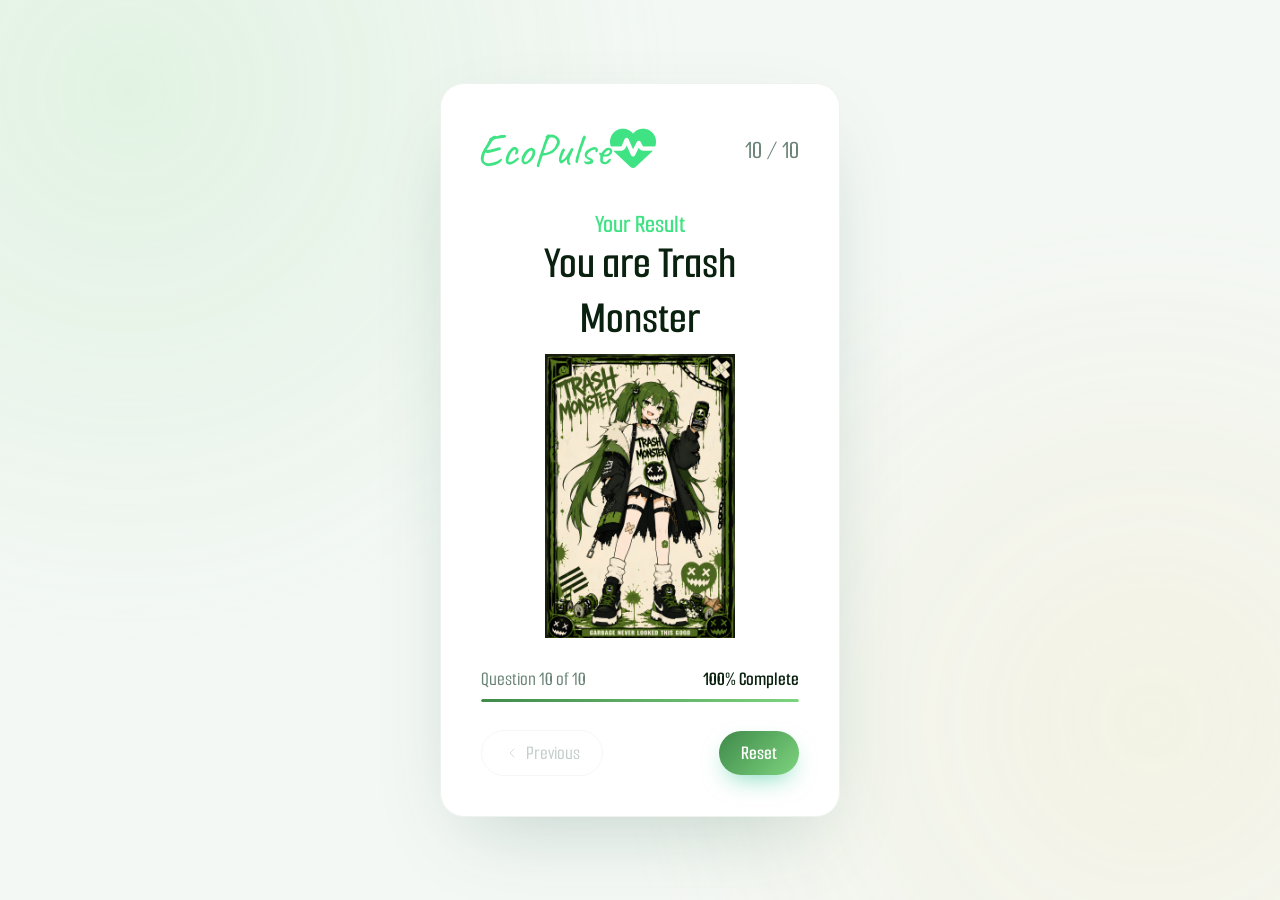
==== result.html @ ff56b3e2 "Add files via upload" ====
<!DOCTYPE html>
<html lang="en">
<head>
    <meta name="viewport" content="width=device-width,initial-scale=1.0" />
    <title>EcoPulse-Result</title>
    <link rel="stylesheet" href="Reset.css">
    <link rel="stylesheet" href="main-3.css"/>
    <link rel="preconnect" href="https://fonts.googleapis.com">
    <link rel="preconnect" href="https://fonts.gstatic.com" crossorigin>
    <link href="https://fonts.googleapis.com/css2?family=Archivo+Black&family=Caveat:wght@400..700&family=Smooch+Sans:wght@100..900&display=swap" rel="stylesheet">
    <link rel="stylesheet" href="https://cdnjs.cloudflare.com/ajax/libs/font-awesome/6.5.1/css/all.min.css">
    <link rel="stylesheet" href="https://cdnjs.cloudflare.com/ajax/libs/animate.css/4.1.1/animate.min.css">
</head>
<body class="smooch-text">

    <section>
    <main class="wrap">
        <section class="card" aria-label="EcoPulse quiz">
            
            <div class="header">
                <div class="brand">
                    <div class="brand-text logo-H caveat-text" style="margin-left:-4px;">
                        <span>EcoPulse<i class="fa-solid fa-heart-pulse icon-Logo "></i></span>
                    </div>
                </div>
                <span class="top-count" id="topCount">10 / 10</span>
            </div>

            <span class="q-label Avata-text-p" style="text-align:center; margin-bottom: -4px;">Your Result</span>
            
            <h1 style="text-align:center;  margin-bottom: 8px;" class="q-text Avata-text-p" id="resultCharacterName">Loading...</h1>

            <div style="display:block; margin:auto; margin-bottom: 24px;" class="Avata-player">
                <img  class="Avata-photo" id="resultCharacterImg" src="image/demo A.png" alt="Eco Avatar">
            </div>

            <div class="progress">
                <div class="progress-meta">
                    <span class="left">Question <span class="qn">10</span> of 10</span>
                    <span class="right">100% Complete</span>
                </div>
                <div class="progress-track">
                    <div class="progress-fill" id="progFill" style="width:100%"></div>
                </div>
            </div>

            <div class="nav">
                <button class="btn btn-outline" id="prevBtn" disabled>
                    <svg viewBox="0 0 24 24" fill="none" stroke="currentColor" stroke-linecap="round" stroke-linejoin="round"><path d="m15 18-6-6 6-6"/></svg>
                    Previous
                </button>
                <button class="btn btn-primary" id="nextBtn">
                  <a style="color: white; text-decoration:none;" href="Web-choice.html">Reset</a>  
                </button>
            </div>
        </section>
    </main>
    </section>

    <script>
        // รันทำงานทันทีเมื่อหน้าเว็บแสดงผลลัพธ์โหลดขึ้นมา
        window.addEventListener('DOMContentLoaded', () => {
            // 1. ดึงคะแนนสะสมที่หน้าแรกบันทึกฝากไว้ (ถ้าหาไม่เจอให้ค่าเริ่มต้นเป็น 0)
            const finalScore = parseInt(localStorage.getItem('ecoPulseScore')) || 0;
            
            // นำ element scoreDisplay ออกเพราะไม่ต้องเอาคะแนนไปป้อนค่าแล้ว
            const characterNameText = document.getElementById('resultCharacterName');
            const characterImg = document.getElementById('resultCharacterImg');

            // 2. ตรวจสอบเงื่อนไขการรับตัวละครตามเกณฑ์ระดับคะแนน (คำนวณเบื้องหลังเหมือนเดิม แต่ไม่แสดงเลขคะแนน)
            if (finalScore <= 6) {
                // เกณฑ์ต่ำ: 0 - 6 คะแนน
                characterNameText.textContent = "You are Trash Monster";
                characterImg.src = "image/Trash Monster AI.png"; 
            } 
            else if (finalScore <= 14) {
                // เกณฑ์กลาง: 7 - 14 คะแนน
                characterNameText.textContent = "You are Eco Rookie";
                characterImg.src = "image/Eco Rookie AI.png"; 
            } 
            else {
                // เกณฑ์สูง: 15 - 20 คะแนน
                characterNameText.textContent = "You are Planet Savior";
                characterImg.src = "image/Planet Savior AI.png"; 
            }
        });
    </script>
</body>
</html>
---- main-3.css ----
/* ======================
   ตั้งค่าฟอนต์และพื้นฐานเริ่มต้น
   ====================== */
body {
  font-family: monospace;
}

.montserrat {
  font-family: "Montserrat", sans-serif;
  font-optical-sizing: auto;
  font-weight: weight;
  font-style: normal;
}

.caveat-text {
  font-family: "Caveat", monospace;
  font-optical-sizing: auto;
  font-weight: 400;
  font-style: normal;
}

.smooch-text {
  font-family: "Smooch Sans", monospace;
  font-optical-sizing: auto;
  font-weight: 400; 
  font-style: normal;
}

.archivo-black-regular {
  font-family: "Archivo Black", monospace;
  font-optical-sizing: auto;
  font-weight: 400;
  font-style: normal;
}

/* ===================
   (ระบบแอนิเมชันทั้งหมด)
   =================== */

@keyframes menuEntrance {
  from {
    opacity: 0;
    transform: translateY(-50px);
  }
  to {
    opacity: 1;
    transform: translateY(0);
  }
}

@keyframes overlayFadeIn {
  from { opacity: 0; }
  to { opacity: 1; }
}

@keyframes zoomAndFade {
  from {
    opacity: 1;
    transform: scale(1.1);
  }
  to {
    opacity: 1;
    transform: scale(1);
  }
}

.logo-H {
  font-size: 51px;
  color: #40e384; 
  margin-left: 45px; 
}

.logo-Q {
  font-size: 100px;
  color: #40e384;
  margin-top: 24px;
  margin-bottom: 20px;  
}

:root {
  --bg: #f4f8f5;               /* สีพื้นหลังของทั้งหน้าเว็บ */
  --card: #ffffff;             /* สีพื้นหลังของกล่องควิซ (สีขาว) */
  --fg: #0A210F;               /* สีตัวอักษรหลัก (เขียวเข้มมาก) */
  --muted: #6b8478;            /* สีตัวอักษรแบบจาง/คำอธิบาย */
  --border: #e3ebe5;           /* สีเส้นขอบปกติ */
  --primary: #10b981;          /* สีเขียวหลักประจำธีม */
  --secondary: #f1f6f2;        /* สีพื้นหลังปุ่มเวลาเอาเมาส์ไปชี้ */
  --grad-from: #3f8a4a;        /* สีเริ่มต้นของการไล่เฉด (สีฟ้าสว่าง) */
  --grad-to: #7dd47e;          /* สีปลายทางของการไล่เฉด (สีเขียว) */
  
  /* ค่าเงาต่างๆ (Shadow) เพื่อความสมจริงและมีมิติ */
  --shadow-card: 0 30px 80px -30px rgba(16,80,55,.25);
  --shadow-btn: 0 10px 24px -8px rgba(16,185,129,.55);
  --shadow-btn-hover: 0 14px 28px -8px rgba(16,185,129,.7);
  --shadow-option: 0 10px 30px -10px rgba(16,185,129,.4);
}

/* ล้างค่าเริ่มต้นของเบราว์เซอร์ */
* {
  box-sizing: border-box;
  margin: 0;
  padding: 0;
}

html, body {
  height: 100%;
}

/* ตั้งค่าพื้นหลังเว็บบนสุด และจัดโครงสร้างการวางให้อยู่กึ่งกลางหน้าจอพอดี */
body {
  font-family:monospace;
  background: var(--bg);
  color: var(--fg);
  min-height: 100vh;
  display: flex;
  align-items: center;
  justify-content: center;
  padding: 40px 16px;
  position: relative;
  overflow: hidden;
}

/* วาดวงกลมสะท้อนแสงเบลอๆ (Blur Gradient Glow) บนพื้นหลังหลังกล่องการ์ด */
body::before {
  content: "";
  position: fixed; inset: 0; z-index: -1; opacity: 0.6; pointer-events: none;
  background-image:
    radial-gradient(circle at 10% 10%, rgba(125,212,126,.25), transparent 40%),
    radial-gradient(circle at 90% 80%, rgba(240,215,140,.25), transparent 40%);
}

/* ควบคุมความกว้างสูงสุดของกล่องควิซไม่ให้เกิน 640px */
.wrap {
  max-width: 100%;
  max-width: 640px;
}

/* ตกแต่งกล่องหน้าต่างควิซให้โค้งมนและมีเงาฟุ้งๆ ออกมา */
.card {
  background: var(--card);
  border: 1px solid rgba(227,235,229,.6);
  border-radius: 24px;
  padding: 40px;
  box-shadow: var(--shadow-card);
}

.Avata-player { 
margin:auto;
max-width: 55%;
display: flex;
justify-content: center;
align-items: center;
}

.Avata-text-p {
margin:auto;
display: flex;
justify-content: center;
align-items: center; 
}

/* --- ส่วนหัวข้อเว็บไซต์ (Header Style) --- */
.header {
  display: flex;
  align-items: center;
  justify-content: space-between;
  margin-bottom: 32px;
}

.brand {
  display: flex;
  align-items: center;
  gap: 10px;
}

.brand-text {
  display: flex;
  flex-direction: column;
  line-height: 1.15;
}

.brand-sub {
  font-size: 11px;
  color: var(--muted);
  display: flex;
  align-items: center;
  gap: 4px;
  margin-top: 2px;
}

.top-count {
  font-size: 20px;
  font-weight: 500;
  color: var(--muted);
  font-variant-numeric: tabular-nums;
}

/* --- ส่วนเนื้อหาคำถาม (Question Style) --- */
.q-label {
  font-size: 24px;
  font-weight: 600;
  color: #40e384;
  margin-bottom: 12px;
}

.q-text {
  font-size: 48px;
  font-weight: 600;
  margin-bottom: 28px;
}

/* --- ส่วนปุ่มช้อยส์เลือกตอบ (Options สไตล์ตามรูปภาพตัวอย่าง) --- */
.options {
  display: flex;
  flex-direction: column;
  gap: 12px;
  margin-bottom: 36px;
}

/* กล่องปุ่มช้อยส์ตอนปกติ */
.option {
  display: flex;
  align-items: center;
  gap: 16px;
  width: 100%;
  padding: 16px 20px;
  border-radius: 14px;
  border: 1.5px solid var(--border);
  background: var(--card);
  color: var(--fg);
  text-align: left;
  cursor: pointer;
  font-family: inherit;
  transition: all .35s cubic-bezier(.4, 0, .2, 1); /* แอนิเมชันตอนเปลี่ยนสีให้ดูนุ่มนวล */
}

/* กล่องสีเหลี่ยมตัวอักษรนำหน้า A, B, C ด้านซ้ายมือ */
.option-letter {
  flex-shrink: 0;
  width: 36px;
  height: 36px;
  border-radius: 10px;
  background: #ecf5ef;
  color: #3d6b54;
  display: inline-flex;
  align-items: center;
  justify-content: center;
  font-weight: 600;
  font-size: 15px;
  transition: all .35s ease;
}

.option-text {
  font-size: 28px;
  font-weight: 500;
  line-height: 1.4;
}

/* [เอฟเฟกต์เด่นจากรูป]: ตอนชี้เมาส์ (Hover) หรือกดเลือก (.active) ช้อยส์จะเปลี่ยนเป็นสีไล่เฉดสว่างทันที */
.option:hover, .option.active {
  border-color: transparent;
  background-image: linear-gradient(135deg, var(--grad-from), var(--grad-to));
  color: #fff;
  transform: translateY(-2px); /* ลอยขึ้นมาเล็กน้อย */
  box-shadow: var(--shadow-option);
}

/* ตัวอักษรนำหน้า A, B, C เปลี่ยนเป็นพื้นโปร่งแสงสีขาวตอนถูกเลือก */
.option:hover .option-letter, .option.active .option-letter {
  background: rgba(255, 255, 255, .22);
  color: #fff;
}

/* --- ส่วนแถบความคืบหน้า (Progress Bar Style) --- */
.progress {
  margin-bottom: 28px;
}

.progress-meta {
  display: flex;
  justify-content: space-between;
  align-items: center;
  margin-bottom: 8px;
}

.progress-meta .left {
  font-size: 24px;
  font-weight: 500;
  color: var(--muted);
}

.progress-meta .right {
  font-size: 24px;
  font-weight: 600;
  color: var(--fg);
  font-variant-numeric: tabular-nums;
}

/* ร่องพื้นหลังสีเทาของหลอด Progress */
.progress-track {
  height: 3px;
  width: 100%;
  background: #eaf1ec;
  border-radius: 999px;
  overflow: hidden;
}

.progress-fill {
  height: 100%;
  border-radius: 999px;
  background: linear-gradient(135deg, var(--grad-from), var(--grad-to));
  transition: width .5s ease-out; /* ควบคุมแอนิเมชันตอนหลอดสีเขียววิ่งขยายตัว */
}

.nav {
  display: flex;
  justify-content: space-between;
  align-items: center;
  gap: 12px;
}

/* สไตล์พื้นฐานของปุ่มกดทั้งคู่ */
.btn {
  display: inline-flex;
  align-items: center;
  gap: 6px;
  padding: 10px 22px;
  border-radius: 999px;
  font-family: inherit;
  font-size: 20px;
  font-weight: 600;
  cursor: pointer;
  border: none;
  transition: all .25s ease;
}

/* ปุ่ม Previous (ย้อนกลับ) */
.btn-outline {
  background: var(--card);
  color: var(--muted);
  border: 1px solid var(--border);
  font-weight: 500;
}

.btn-outline:hover:not(:disabled) {
  background: var(--secondary);
  color: var(--fg);
}

.btn-outline:disabled {
  opacity: .4;
  cursor: not-allowed;
}

/* ปุ่ม Next (ถัดไป) ที่เด่นชัดเป็นสี Gradient */
.btn-primary {
  background: linear-gradient(135deg, var(--grad-from), var(--grad-to));
  color: #fff;
  box-shadow: var(--shadow-btn);
}

.btn-primary:hover {
  transform: translateY(-2px);
  box-shadow: var(--shadow-btn-hover);
}

.btn svg {
  width: 16px;
  height: 16px;
}

/* ฟุตโน้ตท้ายกล่องควิซ */
.footnote {
  text-align: center;
  font-size: 12px;
  color: var(--muted);
  margin-top: 20px;
}

.icon { width: 20px; height: 20px; stroke-width: 2.4; }
.icon-sm { width: 12px; height: 12px; stroke-width: 2.2; }


/* =================💻 ฝั่งคอมพิวเตอร์ (9 ขนาด) ================= */
@media (min-width: 2561px) and (max-width: 3840px) {

  .btn{padding: 25px 30px; border-radius: 50px;}

  .logo-H {
  font-size: 108px;
  margin-left: 45px; 
}

.card {
max-width: 100%;
min-height: auto;
border-radius: 36px;
}

.wrap {
  margin: auto;
  max-width: 1400px;
  width: 100%;
}

.q-label {
  font-size: 80px;
  font-weight: 600;
  margin-bottom: 12px;
}

.q-text {
  font-size: 100px;
  font-weight: 600;
  margin-bottom: 28px;
}

.btn {
  font-size: 60px;
}

.option-letter {
  font-size: 80px;
}

.option-text {
  font-size: 80px;
  font-weight: 500;
  line-height: 1.4;
}

.Avata-player { 
margin:auto;
max-width: 60%;
display: flex;
justify-content: center;
align-items: center;
}

.Avata-photo {
margin-bottom: 12px;
}

.progress-meta .left {
  font-size: 60px;
}

.progress-meta .right {
  font-size: 60px;
}

.top-count {
font-size: 80px;

}

}

@media (min-width: 1921px) and (max-width: 2560px) {
  
  .logo-H {
  font-size: 80px;
  margin-left: 45px; 
}

.card {
max-width: 100%;
min-height: auto;
}

.wrap {
  margin: auto;
  max-width: 1000px;
  width: 100%;
}

.q-label {
  font-size: 46px;
  font-weight: 600;
  margin-bottom: 12px;
}

.q-text {
  font-size: 65px;
  font-weight: 600;
  margin-bottom: 28px;
}

.btn {
  font-size: 36px;
}

.option-letter {
  font-size: 36px;
}

.option-text {
  font-size: 36px;
  font-weight: 500;
  line-height: 1.4;
}

.Avata-player { 
margin:auto;
max-width: 60%;
display: flex;
justify-content: center;
align-items: center;
}

.Avata-photo {
margin-bottom: 0px;
}

.progress-meta .left {
  font-size: 36px;
}

.progress-meta .right {
  font-size: 36px;
}

.top-count {
font-size: 36px;

}

}

@media (max-width: 1600px){}

@media (max-width: 1536px){.wrap {
  margin: auto;
  max-width: 600px;
  width: 100%;
}}

@media (max-width: 1440px) {}

@media (max-width: 1366px){
  .logo-H {
  font-size: 46px;
  margin-left: 45px; 
}

.card {
max-width: 100%;
min-height: auto;
}

.wrap {
  margin: auto;
  max-width: 400px;
  width: 100%;
}

.q-label {
  font-size: 26px;
  font-weight: 600;
  margin-bottom: 12px;
}

.q-text {
  font-size: 46px;
  font-weight: 600;
  margin-bottom: 28px;
}

.btn {
  font-size: 20px;
}

.option-letter {
  font-size: 18px;
}

.option-text {
  font-size: 18px;
  font-weight: 500;
  line-height: 1.4;
}

.Avata-player { 
margin:auto;
max-width: 60%;
display: flex;
justify-content: center;
align-items: center;
}

.Avata-photo {
margin-bottom: 0px;
}

.progress-meta .left {
  font-size: 20px;
}

.progress-meta .right {
  font-size: 20px;
}

.top-count {
font-size: 26px;

}

}

@media (max-width: 1280px) {

.logo-H {
  font-size: 46px;
  margin-left: 45px; 
}

.card {
max-width: 100%;
min-height: auto;
}

.wrap {
  margin: auto;
  max-width: 400px;
  width: 100%;
}

.q-label {
  font-size: 26px;
  font-weight: 600;
  margin-bottom: 12px;
}

.q-text {
  font-size: 46px;
  font-weight: 600;
  margin-bottom: 28px;
}

.btn {
  font-size: 20px;
}

.option-letter {
  font-size: 18px;
}

.option-text {
  font-size: 18px;
  font-weight: 500;
  line-height: 1.4;
}

.Avata-player { 
margin:auto;
max-width: 60%;
display: flex;
justify-content: center;
align-items: center;
}

.Avata-photo {
margin-bottom: 0px;
}

.progress-meta .left {
  font-size: 20px;
}

.progress-meta .right {
  font-size: 20px;
}

.top-count {
font-size: 26px;

}

}

/* =================📑 ฝั่งแท็บเล็ต (10 ขนาด) ================= */
@media (max-width: 1200px) {
.logo-H {
  font-size: 56px;
  margin-left: 45px; 
}

.card {
max-width: 100%;
min-height: auto;
}

.wrap {
  margin: auto;
  max-width: 900px;
  width: 100%;
}

.q-label {
  font-size: 36px;
  font-weight: 600;
  margin-bottom: 12px;
}

.q-text {
  font-size: 56px;
  font-weight: 600;
  margin-bottom: 28px;
}

.btn {
  font-size: 32px;
}

.option-letter {
  font-size: 26px;
}

.option-text {
  font-size: 26px;
  font-weight: 500;
  line-height: 1.4;
}

.Avata-player { 
margin:auto;
max-width: 50%;
display: flex;
justify-content: center;
align-items: center;
}

.Avata-photo {
margin-bottom: 24px;
}

.progress-meta .left {
  font-size: 36px;
}

.progress-meta .right {
  font-size: 36px;
}

.top-count {
font-size: 26px;

}

}

@media (max-width: 992px) {
.logo-H {
  font-size: 56px;
  color: #40e384; 
  margin-left: 45px; 
}

.card {
max-width: 100%;
min-height: auto;
}

.wrap {
  margin: auto;
  max-width: 800px;
  width: 100%;
}

.q-label {
  font-size: 48px;
  font-weight: 600;
  color: #40e384;
  margin-bottom: 12px;
}

.q-text {
  font-size: 64px;
  font-weight: 600;
  margin-bottom: 28px;
}

.top-count {
  font-size: 32px;
}

.btn {
  font-size: 32px;
}

.option-letter {
  font-size: 36px;
}

.option-text {
  font-size: 30px;
  font-weight: 500;
  line-height: 1.4;
}

.Avata-player { 
margin:auto;
max-width: 50%;
display: flex;
justify-content: center;
align-items: center;
}

.Avata-photo {
margin-bottom: 24px;
}

.progress-meta .left {
  font-size: 36px;
}

.progress-meta .right {
  font-size: 36px;
}

}

@media (max-width: 834px) {.logo-H {
  font-size: 56px;
  color: #40e384; 
  margin-left: 45px; 
}

.card {
max-width: 100%;
min-height: auto;
}

.wrap {
  margin: auto;
  max-width: 700px;
  width: 100%;
}

.q-label {
  font-size: 48px;
  font-weight: 600;
  color: #40e384;
  margin-bottom: 12px;
}

.q-text {
  font-size: 64px;
  font-weight: 600;
  margin-bottom: 28px;
}

.top-count {
  font-size: 32px;
}

.btn {
  font-size: 32px;
}

.option-letter {
  font-size: 36px;
}

.option-text {
  font-size: 30px;
  font-weight: 500;
  line-height: 1.4;
}

.Avata-player { 
margin:auto;
max-width: 50%;
display: flex;
justify-content: center;
align-items: center;
}

.Avata-photo {
margin-bottom: 24px;
}

.progress-meta .left {
  font-size: 36px;
}

.progress-meta .right {
  font-size: 36px;
}

}

@media (max-width: 768px) {

.logo-H {
  font-size: 56px;
  color: #40e384; 
  margin-left: 45px; 
}

.card {
max-width: 100%;
min-height: auto;
}

.wrap {
  margin: auto;
  max-width: 650px;
  width: 100%;
}

.q-label {
  font-size: 48px;
  font-weight: 600;
  color: #40e384;
  margin-bottom: 12px;
}

.q-text {
  font-size: 64px;
  font-weight: 600;
  margin-bottom: 28px;
}

.top-count {
  font-size: 32px;
}

.btn {
  font-size: 26px;
}

.option-letter {
  font-size: 36px;
}

.option-text {
  font-size: 30px;
  font-weight: 500;
  line-height: 1.4;
}

.Avata-player { 
margin:auto;
max-width: 50%;
display: flex;
justify-content: center;
align-items: center;
}

.Avata-photo {
margin-bottom: 24px;
}

.progress-meta .left {
  font-size: 26px;
}

.progress-meta .right {
  font-size: 26px;
}  
 
}

@media (max-width: 600px) {.logo-H {
  font-size: 56px;
  color: #40e384; 
  margin-left: 45px; 
}

.card {
max-width: 100%;
min-height: auto;
}

.wrap {
  margin: auto;
  max-width: 550px;
  width: 100%;
}

.q-label {
  font-size: 48px;
  font-weight: 600;
  color: #40e384;
  margin-bottom: 12px;
}

.q-text {
  font-size: 64px;
  font-weight: 600;
  margin-bottom: 28px;
}

.top-count {
  font-size: 32px;
}

.btn {
  font-size: 32px;
}

.option-letter {
  font-size: 36px;
}

.option-text {
  font-size: 30px;
  font-weight: 500;
  line-height: 1.4;
}

.Avata-player { 
margin:auto;
max-width: 50%;
display: flex;
justify-content: center;
align-items: center;
}

.Avata-photo {
margin-bottom: 24px;
}

.progress-meta .left {
  font-size: 36px;
}

.progress-meta .right {
  font-size: 36px;
}

}


/* =================📱 ฝั่งมือถือ (6 ขนาด) ================= */
@media (max-width: 576px) {
 
.logo-H {
  font-size: 40px;
  color: #40e384; 
  margin-left: 45px; 
}

.card {
max-width: 100%;
min-height: auto;
}

.wrap {
  margin: auto;
  max-width: 100%;
  min-width: 535px;
  width: 100%;
}

.q-label {
  font-size: 28px;
  font-weight: 600;
  color: #40e384;
  margin-bottom: 12px;
}

.q-text {
  font-size: 36px;
  font-weight: 600;
  margin-bottom: 28px;
}

.btn {
  font-size: 22px;
}

.option-letter {
  font-size: 18px;
}

.option-text {
  font-size: 18px;
  font-weight: 500;
  line-height: 1.4;
}

.progress-meta .left {
  font-size: 18px;
}

.progress-meta .right {
  font-size: 18px;
}

.top-count {
  font-size: 22px;
}

}

@media (max-width: 430px) {

.wrap {
  min-width: 400px;
}

.q-label {
  font-size: 28px;
}

.q-text {
  font-size: 36px;
}

.btn {
  font-size: 20px;
}

.progress-meta .left {
  font-size: 18px;
}

.progress-meta .right {
  font-size: 18px;
}

.top-count {
  font-size: 22px;
}  
 
}

@media (max-width: 393px) { 

.wrap {
  min-width: 330px;
}

.q-label {
  font-size: 24px;
}

.q-text {
  font-size:32px;
}

.btn {
  font-size: 20px;
}

.progress-meta .left {
  font-size: 18px;
}

.progress-meta .right {
  font-size: 18px;
}

.top-count {
  font-size: 22px;
}    

.Avata-player { 
max-width: 80%;
}

}

@media (max-width: 375px) {

.Avata-player { 
max-width: 65%;
}

}

@media (max-width: 360px) { 

.wrap {
  min-width: 320px;
}

.q-label {
  font-size: 24px;
}

.q-text {
  font-size:32px;
}

.btn {
  font-size: 20px;
}

.progress-meta .left {
  font-size: 18px;
}

.progress-meta .right {
  font-size: 18px;
}

.top-count {
  font-size: 22px;
}    

.Avata-player { 
max-width: 80%;
}

}

@media (max-width: 320px) {

.logo-H {font-size: 32px;}

.wrap {
  min-width: 280px;
}

.q-label {
  font-size: 24px;
}

.q-text {
  font-size:32px;
}

.btn {
  font-size: 18px;
}

.progress-meta .left {
  font-size: 16px;
}

.progress-meta .right {
  font-size: 16px;
}

.top-count {
  font-size: 22px;
}    

.Avata-player { 
max-width: 80%;
}

}
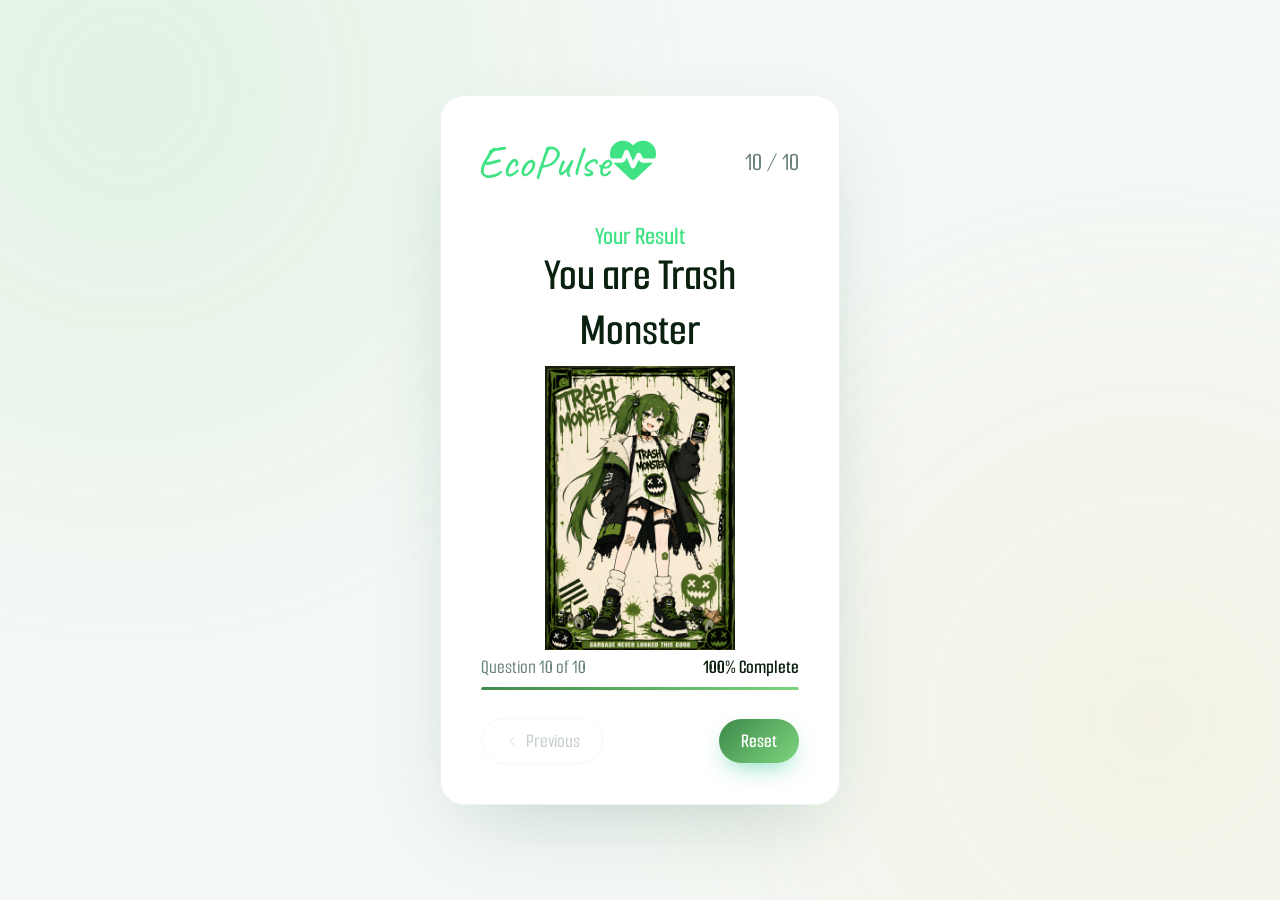
==== commit 53457fd6: "Add files via upload" ====
--- a/result.html
+++ b/result.html
@@ -30,8 +30,8 @@
             
             <h1 style="text-align:center;  margin-bottom: 8px;" class="q-text Avata-text-p" id="resultCharacterName">Loading...</h1>
 
-            <div style="display:block; margin:auto; margin-bottom: 24px;" class="Avata-player">
-                <img  class="Avata-photo" id="resultCharacterImg" src="image/demo A.png" alt="Eco Avatar">
+            <div style="display:block; margin:auto; " class="Avata-player">
+                <img  class="Avata-photo" id="resultCharacterImg" src="image/Eco Rookie AI.png" alt="Avata">
             </div>
 
             <div class="progress">
@@ -58,16 +58,18 @@
     </section>
 
     <script>
-        // รันทำงานทันทีเมื่อหน้าเว็บแสดงผลลัพธ์โหลดขึ้นมา
+
+    window.addEventListener('DOMContentLoaded', () => {
+    const middleY = document.body.scrollHeight / 2 - window.innerHeight / 2;
+    window.scrollTo({top: middleY,behavior: 'auto'})
+    ;});
+    
         window.addEventListener('DOMContentLoaded', () => {
-            // 1. ดึงคะแนนสะสมที่หน้าแรกบันทึกฝากไว้ (ถ้าหาไม่เจอให้ค่าเริ่มต้นเป็น 0)
             const finalScore = parseInt(localStorage.getItem('ecoPulseScore')) || 0;
-            
-            // นำ element scoreDisplay ออกเพราะไม่ต้องเอาคะแนนไปป้อนค่าแล้ว
+        
             const characterNameText = document.getElementById('resultCharacterName');
             const characterImg = document.getElementById('resultCharacterImg');
 
-            // 2. ตรวจสอบเงื่อนไขการรับตัวละครตามเกณฑ์ระดับคะแนน (คำนวณเบื้องหลังเหมือนเดิม แต่ไม่แสดงเลขคะแนน)
             if (finalScore <= 6) {
                 // เกณฑ์ต่ำ: 0 - 6 คะแนน
                 characterNameText.textContent = "You are Trash Monster";
--- a/main-3.css
+++ b/main-3.css
@@ -380,6 +380,10 @@
 .icon { width: 20px; height: 20px; stroke-width: 2.4; }
 .icon-sm { width: 12px; height: 12px; stroke-width: 2.2; }
 
+.Avata-photo {
+margin-bottom: 16px;
+}
+
 
 /* =================💻 ฝั่งคอมพิวเตอร์ (9 ขนาด) ================= */
 @media (min-width: 2561px) and (max-width: 3840px) {
@@ -1035,7 +1039,11 @@
 
 /* =================📱 ฝั่งมือถือ (6 ขนาด) ================= */
 @media (max-width: 576px) {
- 
+.Avata-photo {margin-bottom: 12px;}
+.header {margin-bottom:16px;}
+.options {margin-bottom: 16px;}
+.progress {margin-bottom: 16px;}
+
 .logo-H {
   font-size: 40px;
   color: #40e384; 
@@ -1045,6 +1053,7 @@
 .card {
 max-width: 100%;
 min-height: auto;
+padding: 30px;
 }
 
 .wrap {
